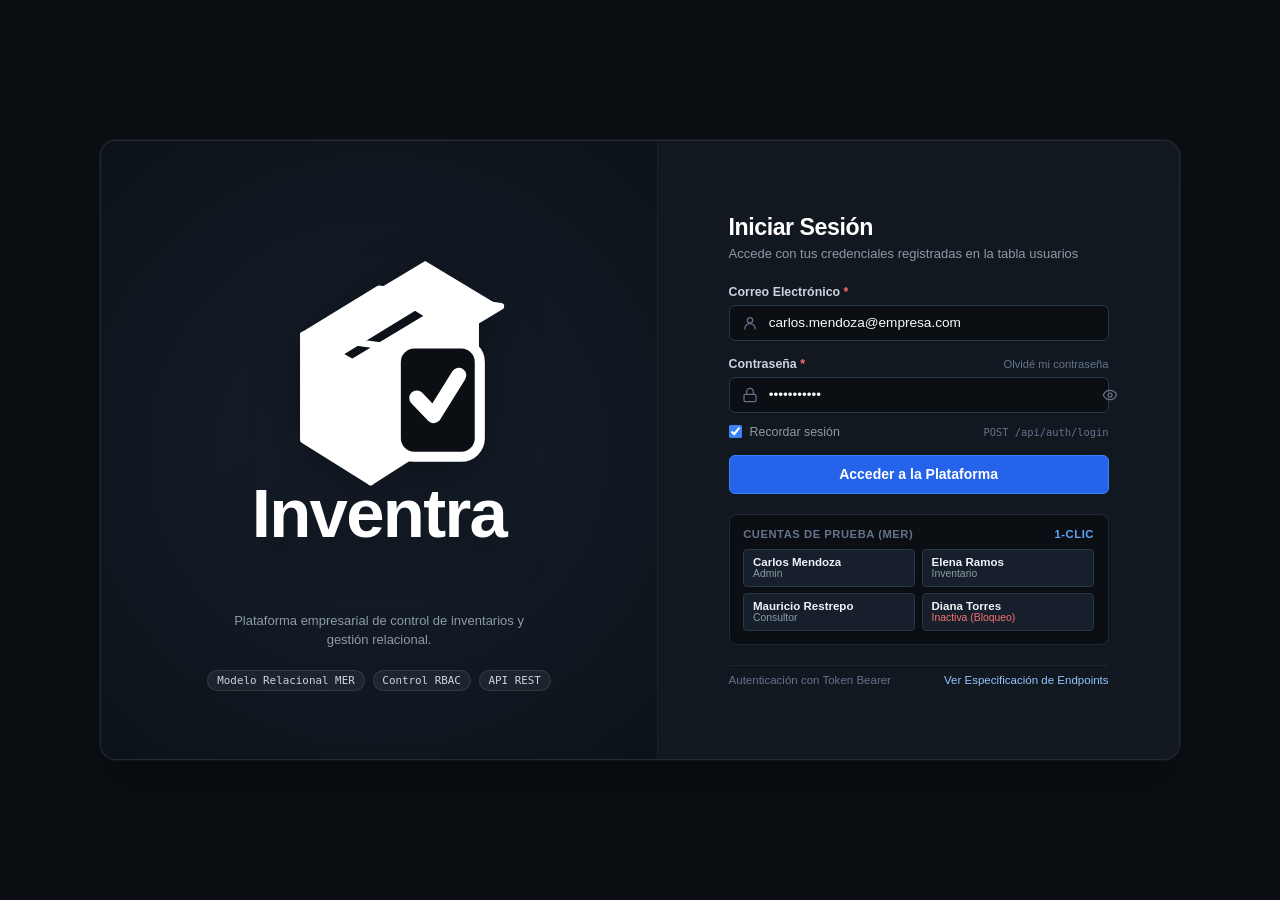
==== frontend/login.html @ 5db2c5b3 "First Commit" ====
<!DOCTYPE html>
<html lang="es">
<head>
  <meta charset="UTF-8">
  <meta name="viewport" content="width=device-width, initial-scale=1.0">
  <title>Inventra - Iniciar Sesión</title>
  
  <!-- Estilos del Login y Animación Vectorial Minimalista -->
  <link rel="stylesheet" href="css/login.css">
</head>
<body class="login-body">

  <div class="login-split-layout" id="login-layout-card">
    <!-- Panel Izquierdo: Animación de la Marca Inventra -->
    <section class="login-brand-panel" aria-label="Identidad Visual de Inventra">
      <div class="brand-animation-container">
        <svg viewBox="0 0 500 450" role="img" aria-label="Logotipo Animado de Inventra">
          <g class="floating-logo">
            <!-- Partes de la Caja Isométrica -->
            <g class="box-fill">
              <!-- Cara lateral izquierda -->
              <polygon points="160,150 240,195 240,325 160,275" />
              <!-- Cara frontal derecha -->
              <polygon points="240,195 365,120 365,245 240,325" />
              <!-- Tapa izquierda -->
              <polygon points="160,150 250,95 295,120 205,175" />
              <!-- Tapa derecha -->
              <polygon points="215,180 305,126 350,151 260,206" />
              <!-- Solapa posterior -->
              <polygon points="250,95 305,62 395,116 340,150" />
            </g>

            <!-- Contornos de la Caja -->
            <g class="box-path">
              <polygon points="160,150 240,195 240,325 160,275" />
              <polygon points="240,195 365,120 365,245 240,325" />
              <polygon points="160,150 250,95 395,116 305,170" />
            </g>

            <!-- Checklist / Portapapeles -->
            <g>
              <!-- Clip superior -->
              <path class="clip" d="M 292,168 C 292,148 348,148 348,168" />
              <!-- Marco redondeado del checklist -->
              <rect class="clipboard-frame" x="270" y="160" width="100" height="135" rx="22" ry="22" />
              <!-- Ícono de verificación (Checkmark) -->
              <polyline class="checkmark" points="295,225 315,246 345,198" />
            </g>
          </g>

          <!-- Tipografía Inventra -->
          <text x="250" y="390" text-anchor="middle" class="brand-name">Inventra</text>
        </svg>
      </div>

      <p class="brand-caption">
        Plataforma empresarial de control de inventarios y gestión relacional.
      </p>

      <div class="brand-badges-row">
        <span class="brand-pill-tag">Modelo Relacional MER</span>
        <span class="brand-pill-tag">Control RBAC</span>
        <span class="brand-pill-tag">API REST</span>
      </div>
    </section>

    <!-- Panel Derecho: Formulario de Autenticación -->
    <section class="login-form-panel" aria-label="Formulario de Inicio de Sesión">
      <div class="login-form-content">
        <div class="form-header">
          <h2>Iniciar Sesión</h2>
          <p>Accede con tus credenciales registradas en la tabla usuarios</p>
        </div>

        <!-- Banner de Error de Autenticación -->
        <div class="login-error-alert" id="login-error-alert" style="display: none;">
          <svg xmlns="http://www.w3.org/2000/svg" viewBox="0 0 24 24" fill="none" stroke="currentColor" stroke-width="2" stroke-linecap="round" stroke-linejoin="round" class="svg-icon">
            <circle cx="12" cy="12" r="10"/><line x1="12" x2="12" y1="8" y2="12"/><line x1="12" x2="12.01" y1="16" y2="16"/>
          </svg>
          <span id="login-error-message">Credenciales inválidas</span>
        </div>

        <form id="standalone-login-form" class="login-form">
          <div class="form-group-dark">
            <label class="form-label-dark required" for="input-email">Correo Electrónico</label>
            <div class="input-wrap-dark">
              <svg xmlns="http://www.w3.org/2000/svg" viewBox="0 0 24 24" fill="none" stroke="currentColor" stroke-width="1.8" stroke-linecap="round" stroke-linejoin="round" class="svg-icon">
                <circle cx="12" cy="8" r="4"/><path d="M20 21a8 8 0 0 0-16 0"/>
              </svg>
              <input
                type="email"
                id="input-email"
                class="form-control-dark"
                name="email"
                required
                autocomplete="email"
                placeholder="usuario@empresa.com"
                value="carlos.mendoza@empresa.com"
              />
            </div>
          </div>

          <div class="form-group-dark">
            <div style="display: flex; justify-content: space-between; align-items: center;">
              <label class="form-label-dark required" for="input-password">Contraseña</label>
              <span id="btn-forgot-pwd" style="font-size: 0.7rem; color: #64748b; cursor: pointer;">Olvidé mi contraseña</span>
            </div>
            <div class="input-wrap-dark">
              <svg xmlns="http://www.w3.org/2000/svg" viewBox="0 0 24 24" fill="none" stroke="currentColor" stroke-width="1.8" stroke-linecap="round" stroke-linejoin="round" class="svg-icon">
                <rect width="18" height="11" x="3" y="11" rx="2" ry="2"/><path d="M7 11V7a5 5 0 0 1 10 0v4"/>
              </svg>
              <input
                type="password"
                id="input-password"
                class="form-control-dark"
                name="password"
                required
                autocomplete="current-password"
                placeholder="Ingresa tu contraseña"
                value="password123"
              />
              <button type="button" class="btn-toggle-pwd" id="btn-toggle-password" title="Alternar visibilidad">
                <svg xmlns="http://www.w3.org/2000/svg" viewBox="0 0 24 24" fill="none" stroke="currentColor" stroke-width="1.8" stroke-linecap="round" stroke-linejoin="round" class="svg-icon" id="eye-icon">
                  <path d="M2 12s3-7 10-7 10 7 10 7-3 7-10 7-10-7-10-7Z"/><circle cx="12" cy="12" r="3"/>
                </svg>
              </button>
            </div>
          </div>

          <div class="form-options-row">
            <label class="checkbox-label">
              <input type="checkbox" id="check-remember" checked />
              <span>Recordar sesión</span>
            </label>
            <span style="font-family: ui-monospace, monospace; font-size: 0.65rem; color: #64748b;">POST /api/auth/login</span>
          </div>

          <button type="submit" class="btn-submit-dark" id="btn-submit">
            <span id="btn-text">Acceder a la Plataforma</span>
            <svg xmlns="http://www.w3.org/2000/svg" viewBox="0 0 24 24" fill="none" stroke="currentColor" stroke-width="2" stroke-linecap="round" stroke-linejoin="round" class="spinner-icon" id="btn-spinner" style="display: none;">
              <path d="M21 12a9 9 0 0 0-9-9 9.75 9.75 0 0 0-6.74 2.74L3 8"/><path d="M3 3v5h5"/>
            </svg>
          </button>
        </form>

        <!-- Selector Rápido de Cuentas Demo del MER -->
        <div class="demo-accounts-dark">
          <div class="demo-title-bar">
            <span>Cuentas de Prueba (MER)</span>
            <span style="color: #60a5fa;">1-Clic</span>
          </div>
          <div class="demo-pills-container">
            <button type="button" class="demo-pill-btn" data-email="carlos.mendoza@empresa.com" data-role="ADMINISTRADOR">
              <span class="demo-pill-user">Carlos Mendoza</span>
              <span class="demo-pill-role">Admin</span>
            </button>
            <button type="button" class="demo-pill-btn" data-email="elena.ramos@empresa.com" data-role="ENCARGADO_INVENTARIO">
              <span class="demo-pill-user">Elena Ramos</span>
              <span class="demo-pill-role">Inventario</span>
            </button>
            <button type="button" class="demo-pill-btn" data-email="m.restrepo@empresa.com" data-role="CONSULTOR">
              <span class="demo-pill-user">Mauricio Restrepo</span>
              <span class="demo-pill-role">Consultor</span>
            </button>
            <button type="button" class="demo-pill-btn inactive" data-email="diana.torres@empresa.com" data-role="INACTIVO" title="Prueba el bloqueo de seguridad para cuentas inactivas">
              <span class="demo-pill-user">Diana Torres</span>
              <span class="demo-pill-role" style="color: #f87171;">Inactiva (Bloqueo)</span>
            </button>
          </div>
        </div>

        <div class="login-bottom-links">
          <span>Autenticación con Token Bearer</span>
          <a href="index.html#mer">Ver Especificación de Endpoints</a>
        </div>
      </div>
    </section>
  </div>

  <!-- Scripts Vanilla del Cliente -->
  <script src="js/icons.js"></script>
  <script src="js/config.js"></script>
  <script src="js/mockData.js"></script>
  <script src="js/store.js"></script>
  <script src="js/api.js"></script>

  <script>
    (function () {
      // Si el usuario ya está autenticado, redirigir directamente a la página principal
      const existingUser = window.API_CONFIG.getCurrentUser();
      if (existingUser) {
        // Permitir continuar a la aplicación
        console.log('Sesión activa encontrada para:', existingUser.nombre);
      }

      const form = document.getElementById('standalone-login-form');
      const emailInput = document.getElementById('input-email');
      const passwordInput = document.getElementById('input-password');
      const submitBtn = document.getElementById('btn-submit');
      const btnText = document.getElementById('btn-text');
      const btnSpinner = document.getElementById('btn-spinner');
      const errorBox = document.getElementById('login-error-alert');
      const errorMsg = document.getElementById('login-error-message');
      const togglePwdBtn = document.getElementById('btn-toggle-password');
      const layoutCard = document.getElementById('login-layout-card');

      // Toggle visibilidad de contraseña
      togglePwdBtn.addEventListener('click', function () {
        const isPwd = passwordInput.getAttribute('type') === 'password';
        passwordInput.setAttribute('type', isPwd ? 'text' : 'password');
        togglePwdBtn.style.color = isPwd ? '#60a5fa' : '#64748b';
      });

      // Olvido de contraseña
      document.getElementById('btn-forgot-pwd').addEventListener('click', function () {
        alert('Para reestablecer tu clave de acceso en el MER, contacta a un usuario con el rol ADMINISTRADOR.');
      });

      // Selector de cuentas demo con 1 clic
      document.querySelectorAll('.demo-pill-btn').forEach(function (btn) {
        btn.addEventListener('click', function () {
          emailInput.value = btn.getAttribute('data-email');
          passwordInput.value = 'password123';
          errorBox.style.display = 'none';
          emailInput.focus();
        });
      });

      // Procesamiento de Login
      form.addEventListener('submit', async function (e) {
        e.preventDefault();
        errorBox.style.display = 'none';

        const email = emailInput.value.trim();
        const password = passwordInput.value.trim();

        if (!email || !password) {
          errorMsg.textContent = 'Por favor ingresa tanto el correo como la contraseña.';
          errorBox.style.display = 'flex';
          return;
        }

        // Estado de carga
        submitBtn.disabled = true;
        btnText.textContent = 'Verificando...';
        btnSpinner.style.display = 'inline-block';

        try {
          const res = await window.ApiService.login(email, password);

          if (res.ok && res.data) {
            btnText.textContent = 'Bienvenido ' + res.data.user.nombre.split(' ')[0] + '...';
            // Transición suave de salida
            layoutCard.style.opacity = '0';
            layoutCard.style.transform = 'scale(0.98)';
            setTimeout(function () {
              window.location.href = 'index.html#dashboard';
            }, 300);
          } else {
            errorMsg.textContent = res.error || 'Credenciales no válidas.';
            errorBox.style.display = 'flex';
            submitBtn.disabled = false;
            btnText.textContent = 'Acceder a la Plataforma';
            btnSpinner.style.display = 'none';
          }
        } catch (err) {
          errorMsg.textContent = err.message || 'Error de conexión con el endpoint de autenticación.';
          errorBox.style.display = 'flex';
          submitBtn.disabled = false;
          btnText.textContent = 'Acceder a la Plataforma';
          btnSpinner.style.display = 'none';
        }
      });
    })();
  </script>
</body>
</html>
---- frontend/css/login.css ----
/* ==========================================================================
   Estilos de la Página de Inicio de Sesión Separada (Login)
   Integra la animación vectorial minimalista de Inventra y el formulario de acceso.
   Cero emojis.
   ========================================================================== */

* {
  margin: 0;
  padding: 0;
  box-sizing: border-box;
}

body.login-body {
  background-color: #0b0f14;
  color: #f1f5f9;
  font-family: -apple-system, BlinkMacSystemFont, "SF Pro Display", "Inter", "Segoe UI", Roboto, sans-serif;
  min-height: 100vh;
  display: flex;
  align-items: center;
  justify-content: center;
  overflow-x: hidden;
  padding: 1.5rem;
}

/* Contenedor Principal en Dos Columnas */
.login-split-layout {
  display: flex;
  width: 100%;
  max-width: 1080px;
  min-height: 620px;
  background-color: #121820;
  border: 1px solid rgba(255, 255, 255, 0.08);
  border-radius: 16px;
  box-shadow: 0 25px 50px -12px rgba(0, 0, 0, 0.5), 0 0 0 1px rgba(255, 255, 255, 0.05);
  overflow: hidden;
  transition: opacity 0.4s ease, transform 0.4s ease;
}

/* Panel Izquierdo: Animación de la Marca */
.login-brand-panel {
  flex: 1.1;
  background: radial-gradient(circle at center, #161f2b 0%, #0c1219 100%);
  border-right: 1px solid rgba(255, 255, 255, 0.06);
  display: flex;
  flex-direction: column;
  align-items: center;
  justify-content: center;
  padding: 3rem 2.5rem;
  position: relative;
}

.brand-animation-container {
  display: flex;
  flex-direction: column;
  align-items: center;
  justify-content: center;
  width: 100%;
  max-width: 420px;
}

.brand-animation-container svg {
  width: 100%;
  height: auto;
  overflow: visible;
  filter: drop-shadow(0 12px 24px rgba(0, 0, 0, 0.4));
}

/* --------------------------------------------------------------------------
   Animaciones del Isotipo Inventra
   -------------------------------------------------------------------------- */

/* Trazo inicial de la caja */
.box-path {
  stroke: #ffffff;
  stroke-width: 8;
  stroke-linecap: round;
  stroke-linejoin: round;
  fill: #ffffff;
  fill-opacity: 0;
  stroke-dasharray: 1000;
  stroke-dashoffset: 1000;
  animation: drawBox 1.6s cubic-bezier(0.16, 1, 0.3, 1) forwards;
}

/* Relleno blanco sólido de la caja tras trazarse */
.box-fill {
  fill: #ffffff;
  opacity: 0;
  animation: fadeInFill 0.6s ease-out 1.2s forwards;
}

/* Portapapeles (Checklist) */
.clipboard-frame {
  fill: #0b0f14;
  stroke: #ffffff;
  stroke-width: 12;
  stroke-linejoin: round;
  transform-origin: 320px 250px;
  transform: scale(0.6);
  opacity: 0;
  animation: popIn 0.7s cubic-bezier(0.34, 1.56, 0.64, 1) 0.8s forwards;
}

/* Clip superior */
.clip {
  fill: #0b0f14;
  stroke: #ffffff;
  stroke-width: 12;
  stroke-linecap: round;
  stroke-linejoin: round;
  transform-origin: 320px 250px;
  transform: scale(0.6);
  opacity: 0;
  animation: popIn 0.7s cubic-bezier(0.34, 1.56, 0.64, 1) 0.8s forwards;
}

/* Animación del checkmark */
.checkmark {
  stroke: #ffffff;
  stroke-width: 18;
  stroke-linecap: round;
  stroke-linejoin: round;
  fill: none;
  stroke-dasharray: 200;
  stroke-dashoffset: 200;
  animation: drawCheck 0.6s cubic-bezier(0.16, 1, 0.3, 1) 1.5s forwards;
}

/* Tipografía Inventra */
.brand-name {
  font-family: -apple-system, BlinkMacSystemFont, "SF Pro Display", "Inter", "Segoe UI", sans-serif;
  font-size: 82px;
  font-weight: 700;
  fill: #ffffff;
  letter-spacing: -2px;
  opacity: 0;
  transform: translateY(15px);
  animation: fadeInUp 0.8s cubic-bezier(0.16, 1, 0.3, 1) 1.7s forwards;
}

/* Flotación suave y continua de todo el isotipo */
.floating-logo {
  animation: subtleFloat 4.5s ease-in-out infinite 2.5s;
  transform-origin: center;
}

@keyframes drawBox {
  to {
    stroke-dashoffset: 0;
  }
}

@keyframes fadeInFill {
  to {
    opacity: 1;
  }
}

@keyframes popIn {
  to {
    transform: scale(1);
    opacity: 1;
  }
}

@keyframes drawCheck {
  to {
    stroke-dashoffset: 0;
  }
}

@keyframes fadeInUp {
  to {
    opacity: 1;
    transform: translateY(0);
  }
}

@keyframes subtleFloat {
  0%, 100% {
    transform: translateY(0);
  }
  50% {
    transform: translateY(-8px);
  }
}

.brand-caption {
  margin-top: 1.5rem;
  font-size: 0.8125rem;
  color: #8c9ba5;
  text-align: center;
  max-width: 320px;
  line-height: 1.5;
  opacity: 0;
  animation: fadeInUp 0.8s cubic-bezier(0.16, 1, 0.3, 1) 2s forwards;
}

.brand-badges-row {
  display: flex;
  gap: 0.5rem;
  margin-top: 1.25rem;
  opacity: 0;
  animation: fadeInUp 0.8s cubic-bezier(0.16, 1, 0.3, 1) 2.2s forwards;
}

.brand-pill-tag {
  font-family: ui-monospace, SFMono-Regular, Menlo, monospace;
  font-size: 0.68rem;
  background-color: rgba(255, 255, 255, 0.06);
  border: 1px solid rgba(255, 255, 255, 0.1);
  color: #cbd5e1;
  padding: 0.2rem 0.55rem;
  border-radius: 9999px;
}

/* --------------------------------------------------------------------------
   Panel Derecho: Formulario de Autenticación
   -------------------------------------------------------------------------- */
.login-form-panel {
  flex: 1;
  background-color: #121820;
  display: flex;
  flex-direction: column;
  justify-content: center;
  padding: 3rem 2.75rem;
}

.login-form-content {
  width: 100%;
  max-width: 380px;
  margin: 0 auto;
  display: flex;
  flex-direction: column;
  gap: 1.25rem;
}

.form-header {
  margin-bottom: 0.25rem;
}

.form-header h2 {
  font-size: 1.45rem;
  font-weight: 700;
  letter-spacing: -0.02em;
  color: #ffffff;
}

.form-header p {
  font-size: 0.8125rem;
  color: #8c9ba5;
  margin-top: 0.35rem;
}

/* Alerta de Error en Login */
.login-error-alert {
  background-color: #2a1215;
  border: 1px solid #742a2a;
  color: #feb2b2;
  border-radius: 6px;
  padding: 0.75rem 0.85rem;
  font-size: 0.775rem;
  display: flex;
  align-items: center;
  gap: 0.65rem;
  animation: fadeIn 0.2s ease-out;
}

.login-error-alert .svg-icon {
  width: 16px;
  height: 16px;
  color: #f87171;
  flex-shrink: 0;
}

/* Inputs y Controles */
.login-form {
  display: flex;
  flex-direction: column;
  gap: 1rem;
}

.form-group-dark {
  display: flex;
  flex-direction: column;
  gap: 0.35rem;
}

.form-label-dark {
  font-size: 0.775rem;
  font-weight: 600;
  color: #cbd5e1;
}

.form-label-dark.required::after {
  content: " *";
  color: #f87171;
}

.input-wrap-dark {
  position: relative;
  display: flex;
  align-items: center;
}

.input-wrap-dark .svg-icon {
  position: absolute;
  left: 0.85rem;
  color: #64748b;
  width: 16px;
  height: 16px;
  pointer-events: none;
}

.form-control-dark {
  width: 100%;
  background-color: #0b0f14;
  border: 1px solid #2a3744;
  color: #f8fafc;
  padding: 0.6rem 0.75rem 0.6rem 2.45rem;
  border-radius: 6px;
  font-size: 0.85rem;
  font-family: inherit;
  outline: none;
  transition: border-color 0.2s ease, box-shadow 0.2s ease;
}

.form-control-dark:focus {
  border-color: #60a5fa;
  box-shadow: 0 0 0 3px rgba(96, 165, 250, 0.15);
}

.form-control-dark::placeholder {
  color: #475569;
}

.btn-toggle-pwd {
  position: absolute;
  right: 0.75rem;
  background: transparent;
  border: none;
  color: #64748b;
  cursor: pointer;
  padding: 0.25rem;
  display: flex;
  align-items: center;
  justify-content: center;
  transition: color 0.15s ease;
}

.btn-toggle-pwd:hover {
  color: #cbd5e1;
}

.form-options-row {
  display: flex;
  align-items: center;
  justify-content: space-between;
  font-size: 0.775rem;
  color: #8c9ba5;
  margin-top: -0.25rem;
}

.checkbox-label {
  display: flex;
  align-items: center;
  gap: 0.5rem;
  cursor: pointer;
  user-select: none;
}

.checkbox-label input {
  accent-color: #3b82f6;
  cursor: pointer;
}

.btn-submit-dark {
  width: 100%;
  background-color: #2563eb;
  border: 1px solid #3b82f6;
  color: #ffffff;
  padding: 0.65rem 1rem;
  border-radius: 6px;
  font-size: 0.875rem;
  font-weight: 600;
  cursor: pointer;
  display: flex;
  align-items: center;
  justify-content: center;
  gap: 0.5rem;
  transition: background-color 0.2s ease, transform 0.1s ease;
}

.btn-submit-dark:hover {
  background-color: #1d4ed8;
}

.btn-submit-dark:active {
  transform: translateY(1px);
}

.btn-submit-dark:disabled {
  opacity: 0.6;
  cursor: not-allowed;
}

.spinner-icon {
  animation: spin 1s linear infinite;
  width: 16px;
  height: 16px;
}

@keyframes spin {
  from { transform: rotate(0deg); }
  to { transform: rotate(360deg); }
}

/* Cuentas de Demostración */
.demo-accounts-dark {
  background-color: #0b0f14;
  border: 1px solid #1e293b;
  border-radius: 8px;
  padding: 0.85rem;
  display: flex;
  flex-direction: column;
  gap: 0.55rem;
}

.demo-title-bar {
  display: flex;
  align-items: center;
  justify-content: space-between;
  font-size: 0.7rem;
  font-weight: 600;
  text-transform: uppercase;
  letter-spacing: 0.05em;
  color: #64748b;
}

.demo-pills-container {
  display: grid;
  grid-template-columns: 1fr 1fr;
  gap: 0.4rem;
}

.demo-pill-btn {
  background-color: #161f2b;
  border: 1px solid #2a3744;
  border-radius: 4px;
  padding: 0.4rem 0.55rem;
  text-align: left;
  cursor: pointer;
  display: flex;
  flex-direction: column;
  transition: background-color 0.15s ease, border-color 0.15s ease;
}

.demo-pill-btn:hover {
  background-color: #1e2c3d;
  border-color: #60a5fa;
}

.demo-pill-btn.inactive:hover {
  background-color: #2a1215;
  border-color: #f87171;
}

.demo-pill-user {
  font-size: 0.72rem;
  font-weight: 600;
  color: #f1f5f9;
  white-space: nowrap;
  overflow: hidden;
  text-overflow: ellipsis;
}

.demo-pill-role {
  font-size: 0.65rem;
  color: #8c9ba5;
}

/* Enlace a Documentación */
.login-bottom-links {
  display: flex;
  align-items: center;
  justify-content: space-between;
  font-size: 0.72rem;
  color: #64748b;
  padding-top: 0.5rem;
  border-top: 1px solid rgba(255, 255, 255, 0.06);
}

.login-bottom-links a {
  color: #93c5fd;
  text-decoration: none;
  transition: color 0.15s ease;
}

.login-bottom-links a:hover {
  color: #ffffff;
  text-decoration: underline;
}

/* Responsividad */
@media (max-width: 860px) {
  .login-split-layout {
    flex-direction: column;
    max-width: 480px;
  }

  .login-brand-panel {
    border-right: none;
    border-bottom: 1px solid rgba(255, 255, 255, 0.06);
    padding: 2.5rem 1.5rem;
  }

  .login-form-panel {
    padding: 2rem 1.75rem;
  }

  .brand-animation-container {
    max-width: 320px;
  }
}
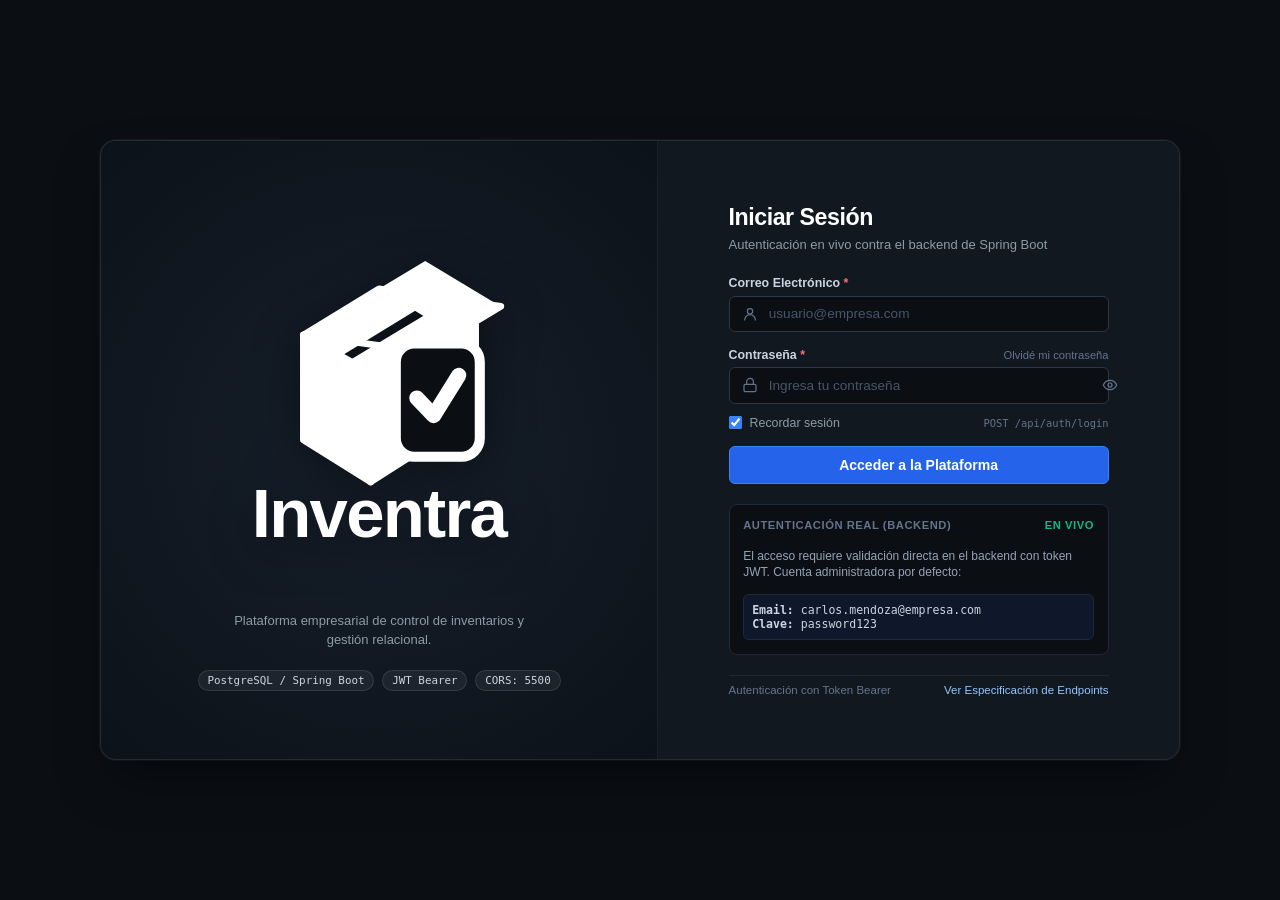
==== commit 1c3e01bc: "feat: Implement RAG Chat View for n8n Integration - Added ragChat.js to handle the RAG chat interfac" ====
--- a/frontend/login.html
+++ b/frontend/login.html
@@ -58,9 +58,9 @@
       </p>
 
       <div class="brand-badges-row">
-        <span class="brand-pill-tag">Modelo Relacional MER</span>
-        <span class="brand-pill-tag">Control RBAC</span>
-        <span class="brand-pill-tag">API REST</span>
+        <span class="brand-pill-tag">PostgreSQL / Spring Boot</span>
+        <span class="brand-pill-tag">JWT Bearer</span>
+        <span class="brand-pill-tag">CORS: 5500</span>
       </div>
     </section>
 
@@ -69,7 +69,7 @@
       <div class="login-form-content">
         <div class="form-header">
           <h2>Iniciar Sesión</h2>
-          <p>Accede con tus credenciales registradas en la tabla usuarios</p>
+          <p>Autenticación en vivo contra el backend de Spring Boot</p>
         </div>
 
         <!-- Banner de Error de Autenticación -->
@@ -95,7 +95,7 @@
                 required
                 autocomplete="email"
                 placeholder="usuario@empresa.com"
-                value="carlos.mendoza@empresa.com"
+                value=""
               />
             </div>
           </div>
@@ -117,7 +117,7 @@
                 required
                 autocomplete="current-password"
                 placeholder="Ingresa tu contraseña"
-                value="password123"
+                value=""
               />
               <button type="button" class="btn-toggle-pwd" id="btn-toggle-password" title="Alternar visibilidad">
                 <svg xmlns="http://www.w3.org/2000/svg" viewBox="0 0 24 24" fill="none" stroke="currentColor" stroke-width="1.8" stroke-linecap="round" stroke-linejoin="round" class="svg-icon" id="eye-icon">
@@ -143,29 +143,18 @@
           </button>
         </form>
 
-        <!-- Selector Rápido de Cuentas Demo del MER -->
+        <!-- Indicador de conexión en vivo -->
         <div class="demo-accounts-dark">
           <div class="demo-title-bar">
-            <span>Cuentas de Prueba (MER)</span>
-            <span style="color: #60a5fa;">1-Clic</span>
-          </div>
-          <div class="demo-pills-container">
-            <button type="button" class="demo-pill-btn" data-email="carlos.mendoza@empresa.com" data-role="ADMINISTRADOR">
-              <span class="demo-pill-user">Carlos Mendoza</span>
-              <span class="demo-pill-role">Admin</span>
-            </button>
-            <button type="button" class="demo-pill-btn" data-email="elena.ramos@empresa.com" data-role="ENCARGADO_INVENTARIO">
-              <span class="demo-pill-user">Elena Ramos</span>
-              <span class="demo-pill-role">Inventario</span>
-            </button>
-            <button type="button" class="demo-pill-btn" data-email="m.restrepo@empresa.com" data-role="CONSULTOR">
-              <span class="demo-pill-user">Mauricio Restrepo</span>
-              <span class="demo-pill-role">Consultor</span>
-            </button>
-            <button type="button" class="demo-pill-btn inactive" data-email="diana.torres@empresa.com" data-role="INACTIVO" title="Prueba el bloqueo de seguridad para cuentas inactivas">
-              <span class="demo-pill-user">Diana Torres</span>
-              <span class="demo-pill-role" style="color: #f87171;">Inactiva (Bloqueo)</span>
-            </button>
+            <span>Autenticación Real (Backend)</span>
+            <span style="color: #10b981;">En vivo</span>
+          </div>
+          <p style="font-size: 0.75rem; color: #94a3b8; margin: 0.5rem 0 0.25rem 0; line-height: 1.4;">
+            El acceso requiere validación directa en el backend con token JWT. Cuenta administradora por defecto:
+          </p>
+          <div style="font-family: ui-monospace, monospace; font-size: 0.72rem; background: #0f172a; padding: 0.5rem; border-radius: 6px; border: 1px solid #1e293b; color: #cbd5e1;">
+            <div><strong>Email:</strong> carlos.mendoza@empresa.com</div>
+            <div><strong>Clave:</strong> password123</div>
           </div>
         </div>
 
@@ -185,12 +174,20 @@
   <script src="js/api.js"></script>
 
   <script>
-    (function () {
-      // Si el usuario ya está autenticado, redirigir directamente a la página principal
-      const existingUser = window.API_CONFIG.getCurrentUser();
-      if (existingUser) {
-        // Permitir continuar a la aplicación
-        console.log('Sesión activa encontrada para:', existingUser.nombre);
+    (async function () {
+      // Verificar si hay sesión activa válida consultando al backend
+      const token = window.API_CONFIG.getToken();
+      if (token) {
+        try {
+          const user = await window.ApiService.getMe();
+          if (user && user.id_usuario) {
+            window.location.replace('index.html#dashboard');
+            return;
+          }
+        } catch (e) {
+          // Token expirado o inválido: limpiar sesión y continuar en login
+          window.API_CONFIG.clearSession();
+        }
       }
 
       const form = document.getElementById('standalone-login-form');
@@ -213,20 +210,10 @@
 
       // Olvido de contraseña
       document.getElementById('btn-forgot-pwd').addEventListener('click', function () {
-        alert('Para reestablecer tu clave de acceso en el MER, contacta a un usuario con el rol ADMINISTRADOR.');
+        alert('Para reestablecer tu clave de acceso en PostgreSQL, contacta a un usuario con el rol ADMINISTRADOR.');
       });
 
-      // Selector de cuentas demo con 1 clic
-      document.querySelectorAll('.demo-pill-btn').forEach(function (btn) {
-        btn.addEventListener('click', function () {
-          emailInput.value = btn.getAttribute('data-email');
-          passwordInput.value = 'password123';
-          errorBox.style.display = 'none';
-          emailInput.focus();
-        });
-      });
-
-      // Procesamiento de Login
+      // Procesamiento de Login conectándose al backend
       form.addEventListener('submit', async function (e) {
         e.preventDefault();
         errorBox.style.display = 'none';
@@ -242,7 +229,7 @@
 
         // Estado de carga
         submitBtn.disabled = true;
-        btnText.textContent = 'Verificando...';
+        btnText.textContent = 'Verificando con backend...';
         btnSpinner.style.display = 'inline-block';
 
         try {
@@ -264,7 +251,7 @@
             btnSpinner.style.display = 'none';
           }
         } catch (err) {
-          errorMsg.textContent = err.message || 'Error de conexión con el endpoint de autenticación.';
+          errorMsg.textContent = err.message || 'Error de conexión con el backend de Spring Boot en ' + window.API_CONFIG.getBaseUrl();
           errorBox.style.display = 'flex';
           submitBtn.disabled = false;
           btnText.textContent = 'Acceder a la Plataforma';
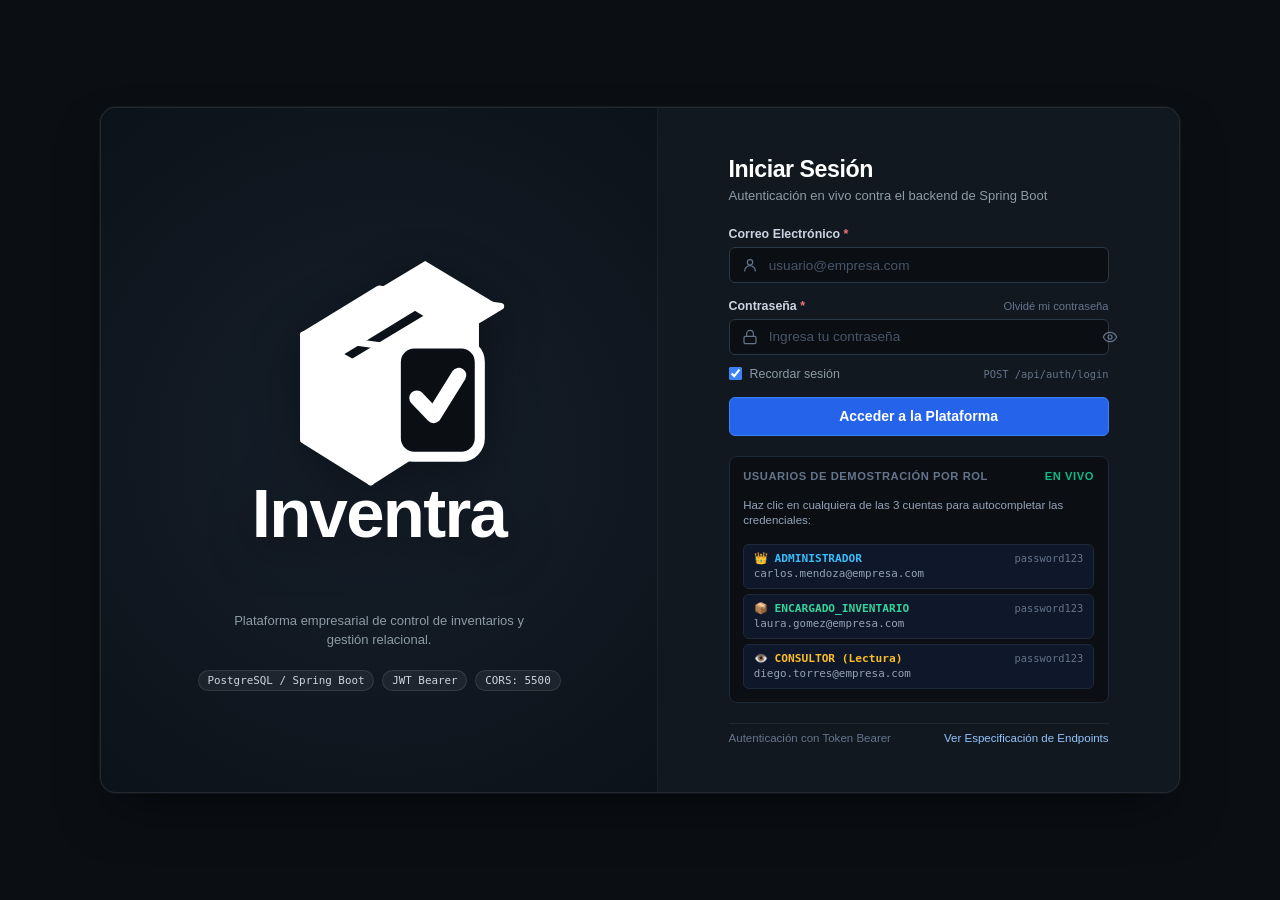
==== commit f348d6ae: "feat: Enhance documentation and user experience with environment setup, demo users, and API details" ====
--- a/frontend/login.html
+++ b/frontend/login.html
@@ -143,18 +143,39 @@
           </button>
         </form>
 
-        <!-- Indicador de conexión en vivo -->
+        <!-- Indicador de conexión en vivo con los 3 roles -->
         <div class="demo-accounts-dark">
           <div class="demo-title-bar">
-            <span>Autenticación Real (Backend)</span>
+            <span>Usuarios de Demostración por Rol</span>
             <span style="color: #10b981;">En vivo</span>
           </div>
-          <p style="font-size: 0.75rem; color: #94a3b8; margin: 0.5rem 0 0.25rem 0; line-height: 1.4;">
-            El acceso requiere validación directa en el backend con token JWT. Cuenta administradora por defecto:
+          <p style="font-size: 0.72rem; color: #94a3b8; margin: 0.4rem 0 0.5rem 0; line-height: 1.3;">
+            Haz clic en cualquiera de las 3 cuentas para autocompletar las credenciales:
           </p>
-          <div style="font-family: ui-monospace, monospace; font-size: 0.72rem; background: #0f172a; padding: 0.5rem; border-radius: 6px; border: 1px solid #1e293b; color: #cbd5e1;">
-            <div><strong>Email:</strong> carlos.mendoza@empresa.com</div>
-            <div><strong>Clave:</strong> password123</div>
+          <div style="display: flex; flex-direction: column; gap: 0.35rem; font-family: ui-monospace, monospace; font-size: 0.7rem;">
+            <div class="demo-user-card" onclick="document.getElementById('input-email').value='carlos.mendoza@empresa.com'; document.getElementById('input-password').value='password123';" style="cursor: pointer; background: #0f172a; padding: 0.45rem 0.6rem; border-radius: 6px; border: 1px solid #1e293b; color: #cbd5e1;">
+              <div style="display: flex; justify-content: space-between; margin-bottom: 2px;">
+                <span style="color: #38bdf8; font-weight: 600;">👑 ADMINISTRADOR</span>
+                <span style="color: #64748b; font-size: 0.65rem;">password123</span>
+              </div>
+              <div style="color: #94a3b8; font-size: 0.68rem;">carlos.mendoza@empresa.com</div>
+            </div>
+
+            <div class="demo-user-card" onclick="document.getElementById('input-email').value='laura.gomez@empresa.com'; document.getElementById('input-password').value='password123';" style="cursor: pointer; background: #0f172a; padding: 0.45rem 0.6rem; border-radius: 6px; border: 1px solid #1e293b; color: #cbd5e1;">
+              <div style="display: flex; justify-content: space-between; margin-bottom: 2px;">
+                <span style="color: #34d399; font-weight: 600;">📦 ENCARGADO_INVENTARIO</span>
+                <span style="color: #64748b; font-size: 0.65rem;">password123</span>
+              </div>
+              <div style="color: #94a3b8; font-size: 0.68rem;">laura.gomez@empresa.com</div>
+            </div>
+
+            <div class="demo-user-card" onclick="document.getElementById('input-email').value='diego.torres@empresa.com'; document.getElementById('input-password').value='password123';" style="cursor: pointer; background: #0f172a; padding: 0.45rem 0.6rem; border-radius: 6px; border: 1px solid #1e293b; color: #cbd5e1;">
+              <div style="display: flex; justify-content: space-between; margin-bottom: 2px;">
+                <span style="color: #fbbf24; font-weight: 600;">👁️ CONSULTOR (Lectura)</span>
+                <span style="color: #64748b; font-size: 0.65rem;">password123</span>
+              </div>
+              <div style="color: #94a3b8; font-size: 0.68rem;">diego.torres@empresa.com</div>
+            </div>
           </div>
         </div>
 
